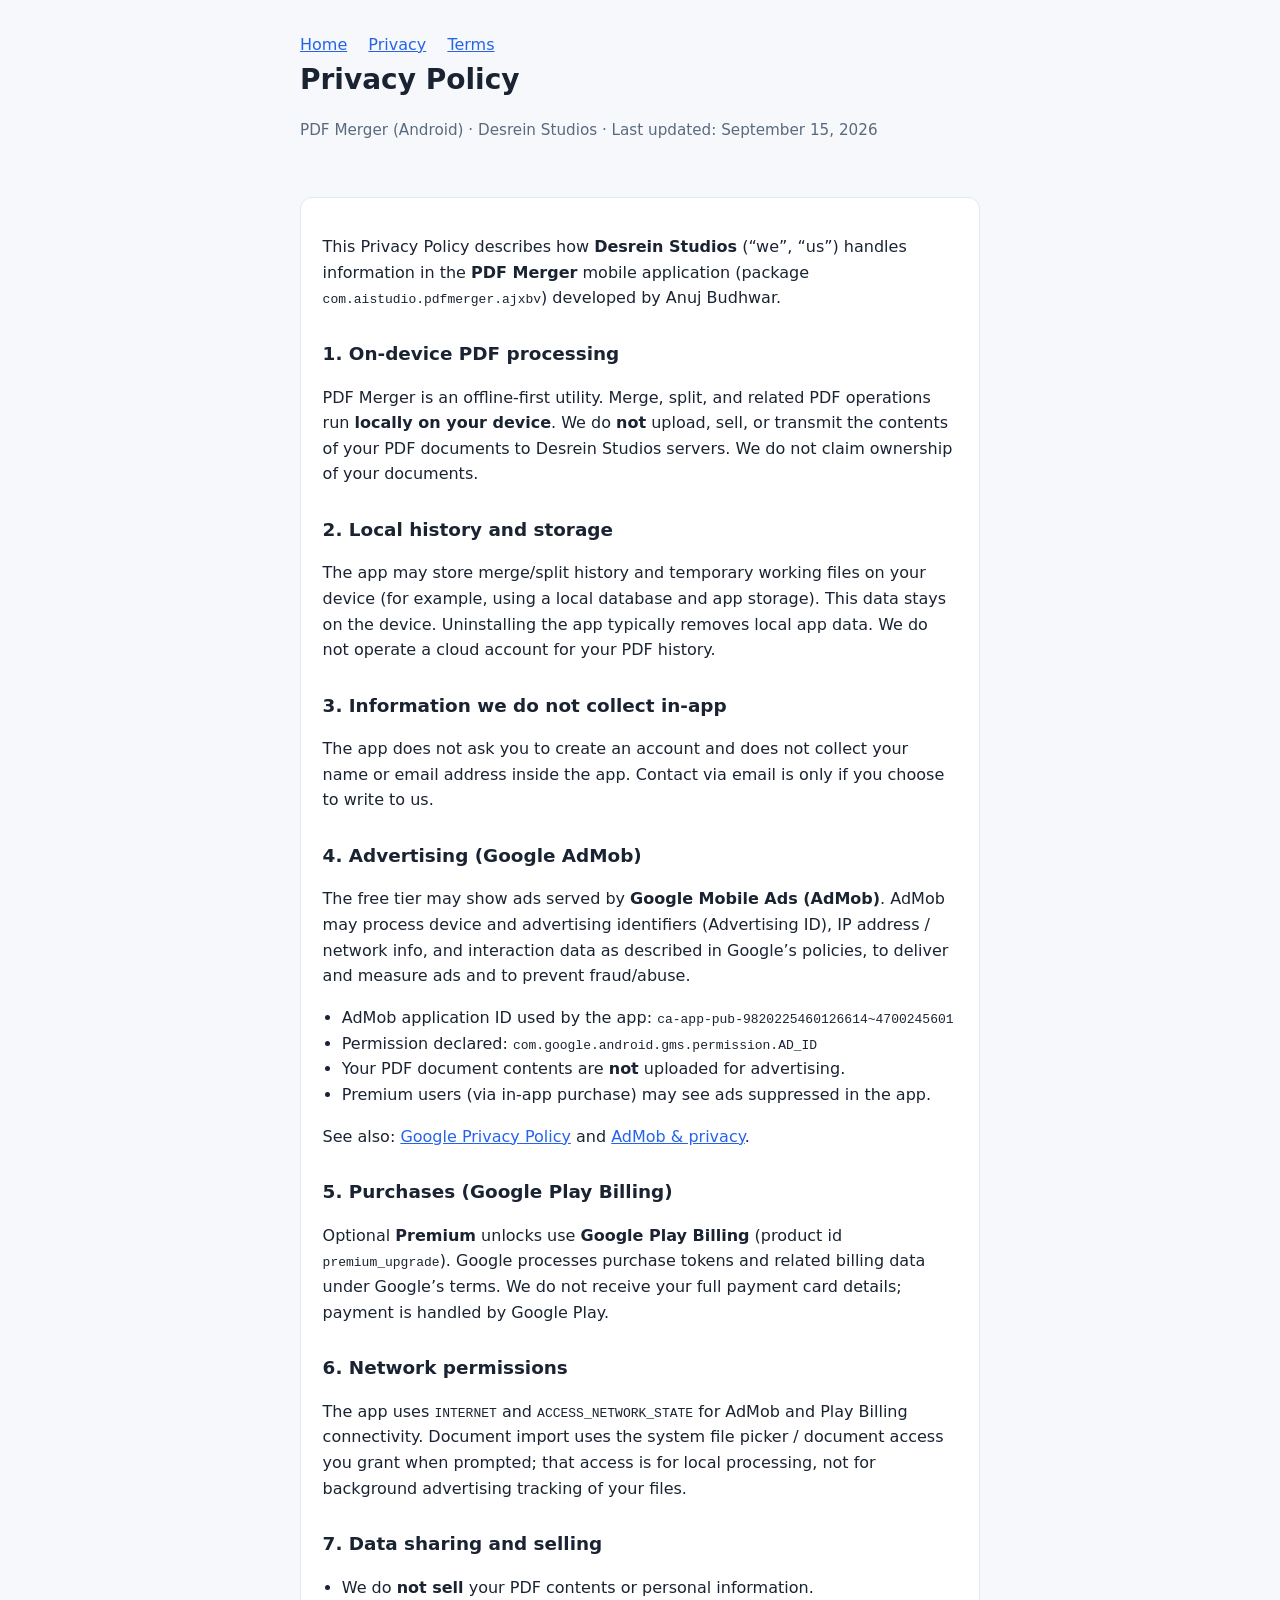
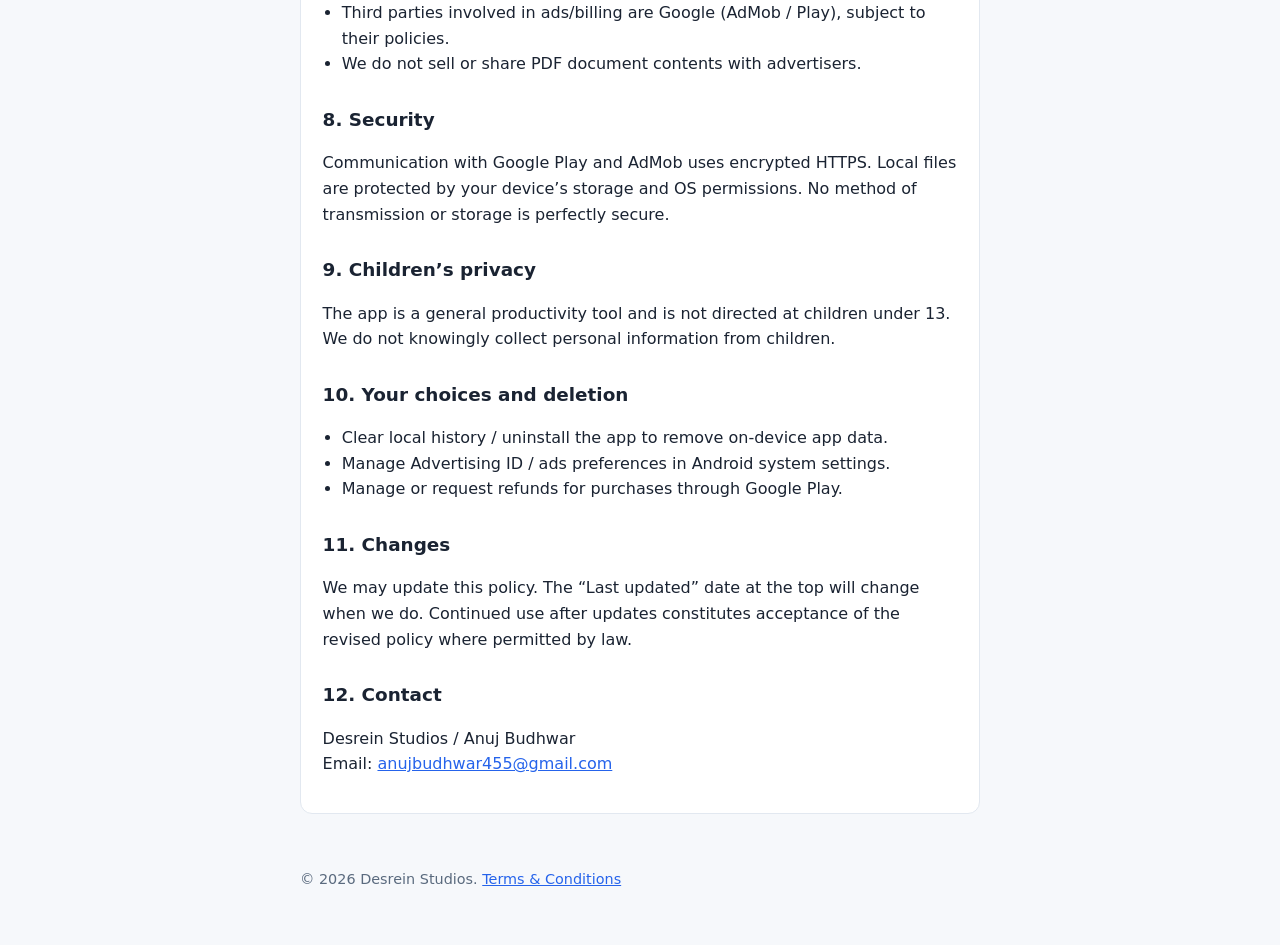
==== privacy-policy.html @ bb7e64d8 "Add PDF Merger GitHub Pages site (home, privacy, terms)" ====
<!DOCTYPE html>
<html lang="en">
<head>
  <meta charset="utf-8" />
  <meta name="viewport" content="width=device-width, initial-scale=1" />
  <title>Privacy Policy — PDF Merger | Desrein Studios</title>
  <meta name="description" content="Privacy Policy for PDF Merger by Desrein Studios. On-device PDF processing, AdMob, and Google Play Billing disclosure." />
  <style>
    :root { color-scheme: light dark; --bg:#0f1419; --card:#1a2332; --text:#e8eef7; --muted:#9aa8bc; --accent:#4f8cff; --border:#2a3648; }
    @media (prefers-color-scheme: light) {
      :root { --bg:#f6f8fb; --card:#fff; --text:#1a2332; --muted:#5a6a7e; --accent:#2563eb; --border:#e2e8f0; }
    }
    * { box-sizing: border-box; }
    body { margin:0; font-family: system-ui, -apple-system, Segoe UI, Roboto, sans-serif; background:var(--bg); color:var(--text); line-height:1.6; }
    header, main, footer { max-width:720px; margin:0 auto; padding:1.25rem 1.25rem; }
    header { padding-top:2rem; }
    h1 { font-size:1.75rem; margin:0 0 .35rem; }
    h2 { font-size:1.15rem; margin:1.75rem 0 .5rem; }
    .muted { color:var(--muted); font-size:.95rem; }
    .card { background:var(--card); border:1px solid var(--border); border-radius:12px; padding:1.25rem 1.35rem; }
    a { color:var(--accent); }
    ul { padding-left:1.2rem; }
    nav a { margin-right:1rem; }
    footer { color:var(--muted); font-size:.9rem; padding-bottom:2.5rem; }
  </style>
</head>
<body>
  <header>
    <nav>
      <a href="index.html">Home</a>
      <a href="privacy-policy.html">Privacy</a>
      <a href="terms-and-conditions.html">Terms</a>
    </nav>
    <h1>Privacy Policy</h1>
    <p class="muted">PDF Merger (Android) · Desrein Studios · Last updated: September 15, 2026</p>
  </header>
  <main>
    <div class="card">
      <p>
        This Privacy Policy describes how <strong>Desrein Studios</strong> (“we”, “us”) handles information in the
        <strong>PDF Merger</strong> mobile application (package
        <code>com.aistudio.pdfmerger.ajxbv</code>) developed by Anuj Budhwar.
      </p>

      <h2>1. On-device PDF processing</h2>
      <p>
        PDF Merger is an offline-first utility. Merge, split, and related PDF operations run
        <strong>locally on your device</strong>. We do <strong>not</strong> upload, sell, or transmit the contents of
        your PDF documents to Desrein Studios servers. We do not claim ownership of your documents.
      </p>

      <h2>2. Local history and storage</h2>
      <p>
        The app may store merge/split history and temporary working files on your device (for example, using a local
        database and app storage). This data stays on the device. Uninstalling the app typically removes local app
        data. We do not operate a cloud account for your PDF history.
      </p>

      <h2>3. Information we do not collect in-app</h2>
      <p>
        The app does not ask you to create an account and does not collect your name or email address inside the app.
        Contact via email is only if you choose to write to us.
      </p>

      <h2>4. Advertising (Google AdMob)</h2>
      <p>
        The free tier may show ads served by <strong>Google Mobile Ads (AdMob)</strong>. AdMob may process
        device and advertising identifiers (Advertising ID), IP address / network info, and interaction data as
        described in Google’s policies, to deliver and measure ads and to prevent fraud/abuse.
      </p>
      <ul>
        <li>AdMob application ID used by the app: <code>ca-app-pub-9820225460126614~4700245601</code></li>
        <li>Permission declared: <code>com.google.android.gms.permission.AD_ID</code></li>
        <li>Your PDF document contents are <strong>not</strong> uploaded for advertising.</li>
        <li>Premium users (via in-app purchase) may see ads suppressed in the app.</li>
      </ul>
      <p>
        See also:
        <a href="https://policies.google.com/privacy" rel="noopener noreferrer">Google Privacy Policy</a>
        and
        <a href="https://support.google.com/admob/answer/6128543" rel="noopener noreferrer">AdMob &amp; privacy</a>.
      </p>

      <h2>5. Purchases (Google Play Billing)</h2>
      <p>
        Optional <strong>Premium</strong> unlocks use <strong>Google Play Billing</strong> (product id
        <code>premium_upgrade</code>). Google processes purchase tokens and related billing data under Google’s terms.
        We do not receive your full payment card details; payment is handled by Google Play.
      </p>

      <h2>6. Network permissions</h2>
      <p>
        The app uses <code>INTERNET</code> and <code>ACCESS_NETWORK_STATE</code> for AdMob and Play Billing
        connectivity. Document import uses the system file picker / document access you grant when prompted;
        that access is for local processing, not for background advertising tracking of your files.
      </p>

      <h2>7. Data sharing and selling</h2>
      <ul>
        <li>We do <strong>not sell</strong> your PDF contents or personal information.</li>
        <li>Third parties involved in ads/billing are Google (AdMob / Play), subject to their policies.</li>
        <li>We do not sell or share PDF document contents with advertisers.</li>
      </ul>

      <h2>8. Security</h2>
      <p>
        Communication with Google Play and AdMob uses encrypted HTTPS. Local files are protected by your device’s
        storage and OS permissions. No method of transmission or storage is perfectly secure.
      </p>

      <h2>9. Children’s privacy</h2>
      <p>
        The app is a general productivity tool and is not directed at children under 13. We do not knowingly collect
        personal information from children.
      </p>

      <h2>10. Your choices and deletion</h2>
      <ul>
        <li>Clear local history / uninstall the app to remove on-device app data.</li>
        <li>Manage Advertising ID / ads preferences in Android system settings.</li>
        <li>Manage or request refunds for purchases through Google Play.</li>
      </ul>

      <h2>11. Changes</h2>
      <p>
        We may update this policy. The “Last updated” date at the top will change when we do. Continued use after
        updates constitutes acceptance of the revised policy where permitted by law.
      </p>

      <h2>12. Contact</h2>
      <p>
        Desrein Studios / Anuj Budhwar<br />
        Email: <a href="mailto:anujbudhwar455@gmail.com">anujbudhwar455@gmail.com</a>
      </p>
    </div>
  </main>
  <footer>
    <p>© 2026 Desrein Studios. <a href="terms-and-conditions.html">Terms &amp; Conditions</a></p>
  </footer>
</body>
</html>
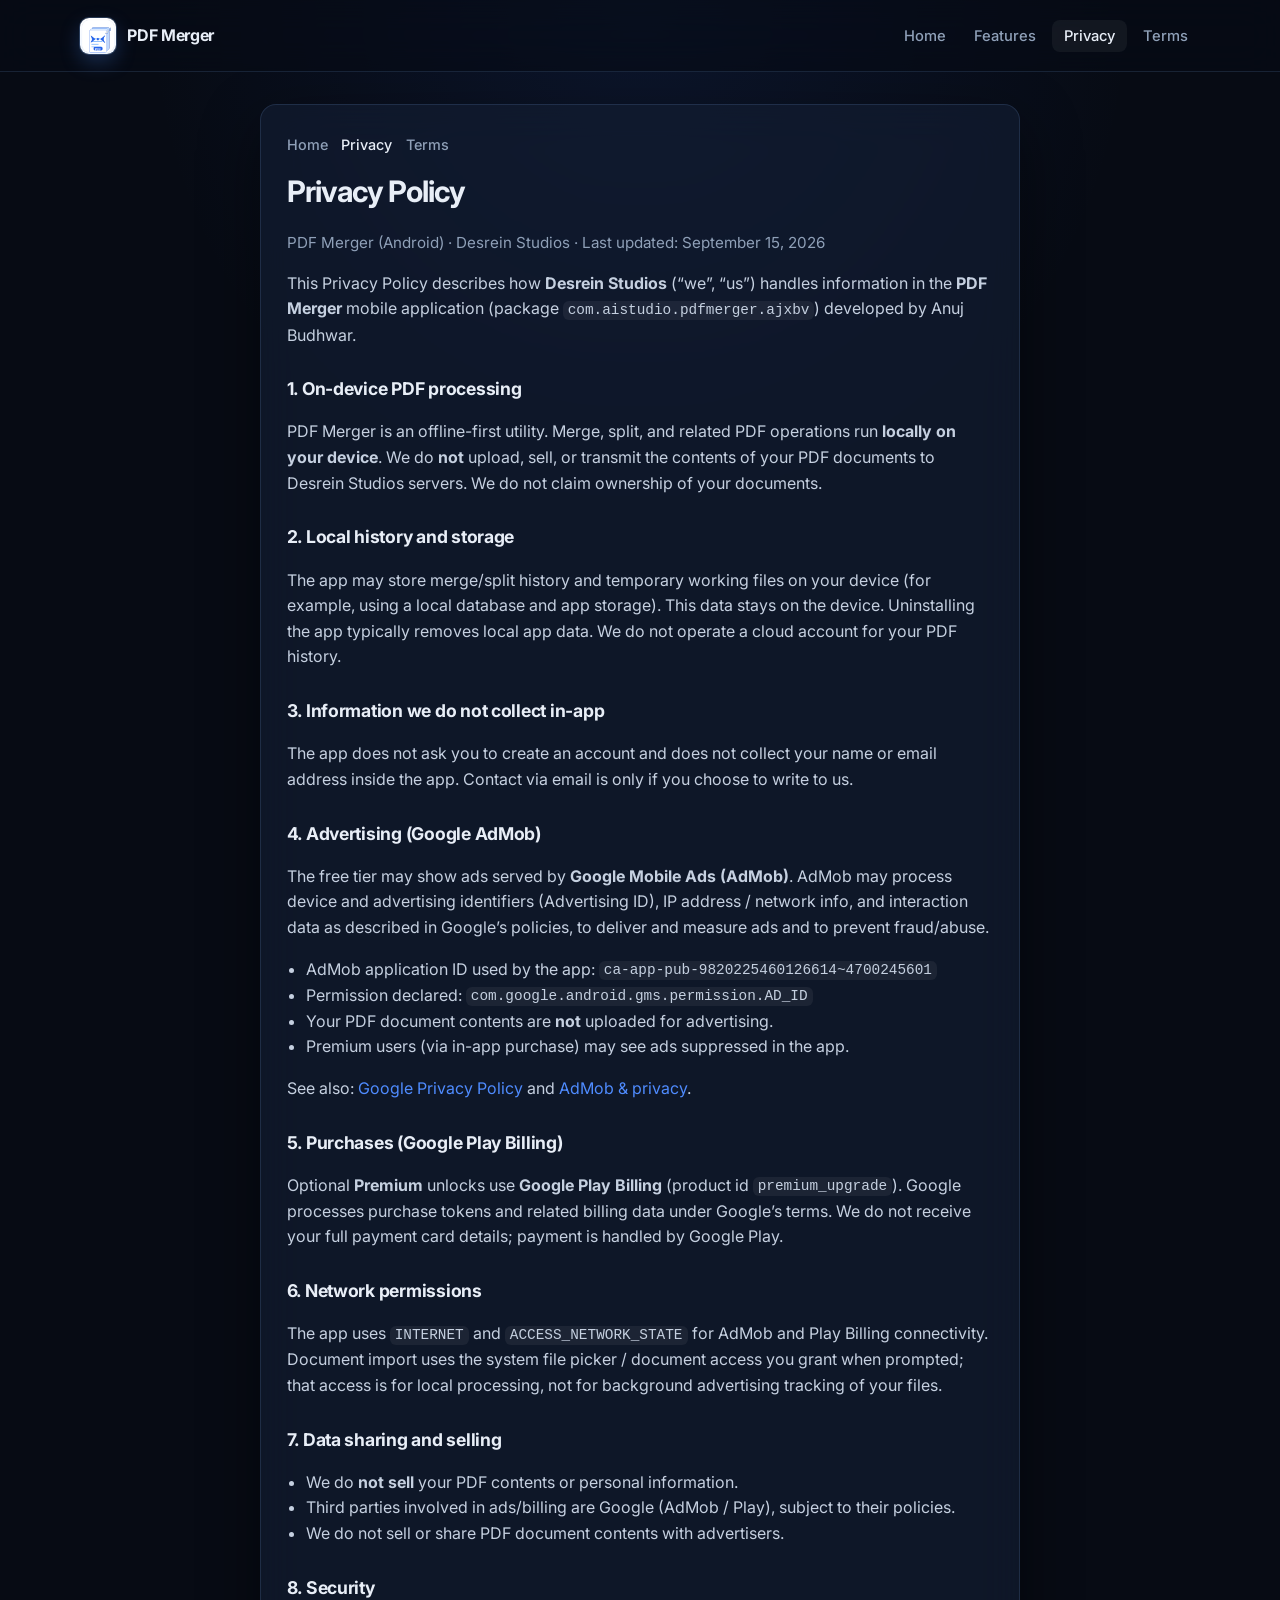
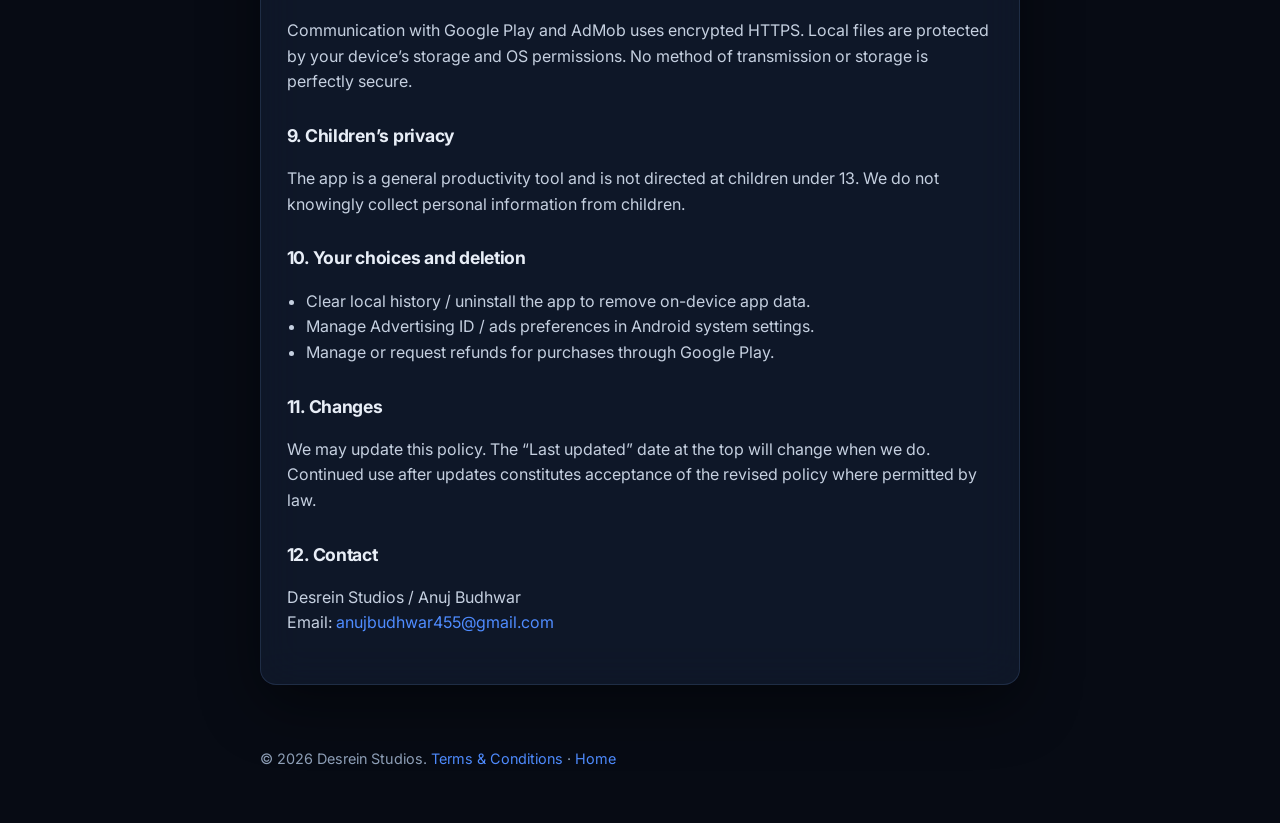
==== commit eb331af9: "Rebuild PDF Merger site as 3D marketing landing page Replace the plain legal home with a glassmorphi" ====
--- a/privacy-policy.html
+++ b/privacy-policy.html
@@ -5,37 +5,40 @@
   <meta name="viewport" content="width=device-width, initial-scale=1" />
   <title>Privacy Policy — PDF Merger | Desrein Studios</title>
   <meta name="description" content="Privacy Policy for PDF Merger by Desrein Studios. On-device PDF processing, AdMob, and Google Play Billing disclosure." />
-  <style>
-    :root { color-scheme: light dark; --bg:#0f1419; --card:#1a2332; --text:#e8eef7; --muted:#9aa8bc; --accent:#4f8cff; --border:#2a3648; }
-    @media (prefers-color-scheme: light) {
-      :root { --bg:#f6f8fb; --card:#fff; --text:#1a2332; --muted:#5a6a7e; --accent:#2563eb; --border:#e2e8f0; }
-    }
-    * { box-sizing: border-box; }
-    body { margin:0; font-family: system-ui, -apple-system, Segoe UI, Roboto, sans-serif; background:var(--bg); color:var(--text); line-height:1.6; }
-    header, main, footer { max-width:720px; margin:0 auto; padding:1.25rem 1.25rem; }
-    header { padding-top:2rem; }
-    h1 { font-size:1.75rem; margin:0 0 .35rem; }
-    h2 { font-size:1.15rem; margin:1.75rem 0 .5rem; }
-    .muted { color:var(--muted); font-size:.95rem; }
-    .card { background:var(--card); border:1px solid var(--border); border-radius:12px; padding:1.25rem 1.35rem; }
-    a { color:var(--accent); }
-    ul { padding-left:1.2rem; }
-    nav a { margin-right:1rem; }
-    footer { color:var(--muted); font-size:.9rem; padding-bottom:2.5rem; }
-  </style>
+  <meta name="theme-color" content="#070b14" />
+  <link rel="icon" type="image/png" href="assets/icon-512.png" />
+  <link rel="preconnect" href="https://fonts.googleapis.com" />
+  <link rel="preconnect" href="https://fonts.gstatic.com" crossorigin />
+  <link href="https://fonts.googleapis.com/css2?family=Inter:wght@400;500;600;700;800&display=swap" rel="stylesheet" />
+  <link rel="stylesheet" href="styles.css" />
 </head>
-<body>
-  <header>
-    <nav>
-      <a href="index.html">Home</a>
-      <a href="privacy-policy.html">Privacy</a>
-      <a href="terms-and-conditions.html">Terms</a>
-    </nav>
-    <h1>Privacy Policy</h1>
-    <p class="muted">PDF Merger (Android) · Desrein Studios · Last updated: September 15, 2026</p>
-  </header>
-  <main>
-    <div class="card">
+<body class="legal">
+  <nav class="site-nav" aria-label="Primary">
+    <div class="inner">
+      <a class="brand" href="index.html">
+        <img src="assets/icon-512.png" width="36" height="36" alt="" />
+        PDF Merger
+      </a>
+      <button class="nav-toggle" type="button" aria-expanded="false" aria-controls="nav-menu">Menu</button>
+      <ul class="nav-links" id="nav-menu">
+        <li><a href="index.html">Home</a></li>
+        <li><a href="index.html#features">Features</a></li>
+        <li><a href="privacy-policy.html" class="active">Privacy</a></li>
+        <li><a href="terms-and-conditions.html">Terms</a></li>
+      </ul>
+    </div>
+  </nav>
+
+  <div class="legal-wrap">
+    <article class="legal-card glass">
+      <nav class="legal-nav" aria-label="Legal">
+        <a href="index.html">Home</a>
+        <a href="privacy-policy.html" class="active">Privacy</a>
+        <a href="terms-and-conditions.html">Terms</a>
+      </nav>
+      <h1>Privacy Policy</h1>
+      <p class="muted">PDF Merger (Android) · Desrein Studios · Last updated: September 15, 2026</p>
+
       <p>
         This Privacy Policy describes how <strong>Desrein Studios</strong> (“we”, “us”) handles information in the
         <strong>PDF Merger</strong> mobile application (package
@@ -132,10 +135,13 @@
         Desrein Studios / Anuj Budhwar<br />
         Email: <a href="mailto:anujbudhwar455@gmail.com">anujbudhwar455@gmail.com</a>
       </p>
-    </div>
-  </main>
-  <footer>
-    <p>© 2026 Desrein Studios. <a href="terms-and-conditions.html">Terms &amp; Conditions</a></p>
+    </article>
+  </div>
+
+  <footer class="legal-footer">
+    <p>© 2026 Desrein Studios. <a href="terms-and-conditions.html">Terms &amp; Conditions</a> · <a href="index.html">Home</a></p>
   </footer>
+
+  <script src="main.js" defer></script>
 </body>
 </html>
--- a/styles.css
+++ b/styles.css
@@ -0,0 +1,582 @@
+/* PDF Merger — Desrein Studios marketing site */
+:root {
+  --bg: #070b14;
+  --bg-elevated: #0d1524;
+  --surface: rgba(18, 28, 48, 0.72);
+  --surface-solid: #121c30;
+  --border: rgba(120, 160, 220, 0.16);
+  --border-strong: rgba(120, 160, 220, 0.28);
+  --text: #e8eef7;
+  --muted: #8fa0b8;
+  --accent: #4f8cff;
+  --accent-soft: rgba(79, 140, 255, 0.18);
+  --accent-glow: rgba(79, 140, 255, 0.45);
+  --success: #3dd68c;
+  --radius: 16px;
+  --radius-sm: 12px;
+  --shadow: 0 20px 60px rgba(0, 0, 0, 0.45);
+  --font: "Inter", system-ui, -apple-system, "Segoe UI", Roboto, sans-serif;
+  --max: 1120px;
+  --nav-h: 72px;
+}
+
+*, *::before, *::after { box-sizing: border-box; }
+html { scroll-behavior: smooth; }
+@media (prefers-reduced-motion: reduce) {
+  html { scroll-behavior: auto; }
+}
+
+body {
+  margin: 0;
+  font-family: var(--font);
+  background: var(--bg);
+  color: var(--text);
+  line-height: 1.6;
+  min-height: 100vh;
+  overflow-x: hidden;
+  -webkit-font-smoothing: antialiased;
+}
+
+img { max-width: 100%; height: auto; display: block; }
+a { color: var(--accent); text-decoration: none; }
+a:hover { text-decoration: underline; }
+code {
+  font-family: ui-monospace, SFMono-Regular, Menlo, Consolas, monospace;
+  font-size: 0.9em;
+  background: rgba(255,255,255,0.06);
+  padding: 0.1em 0.35em;
+  border-radius: 6px;
+}
+
+/* Canvas background */
+#webgl-bg {
+  position: fixed;
+  inset: 0;
+  z-index: 0;
+  pointer-events: none;
+  background:
+    radial-gradient(ellipse 80% 60% at 70% 20%, rgba(40, 80, 180, 0.22), transparent 55%),
+    radial-gradient(ellipse 60% 50% at 15% 80%, rgba(20, 50, 120, 0.18), transparent 50%),
+    linear-gradient(180deg, #070b14 0%, #0a1220 50%, #070b14 100%);
+}
+#webgl-bg canvas {
+  display: block;
+  width: 100%;
+  height: 100%;
+}
+
+.page {
+  position: relative;
+  z-index: 1;
+}
+
+/* Nav */
+.site-nav {
+  position: sticky;
+  top: 0;
+  z-index: 50;
+  height: var(--nav-h);
+  display: flex;
+  align-items: center;
+  backdrop-filter: blur(18px) saturate(1.2);
+  -webkit-backdrop-filter: blur(18px) saturate(1.2);
+  background: rgba(7, 11, 20, 0.65);
+  border-bottom: 1px solid var(--border);
+}
+.site-nav .inner {
+  width: min(var(--max), calc(100% - 2rem));
+  margin: 0 auto;
+  display: flex;
+  align-items: center;
+  justify-content: space-between;
+  gap: 1rem;
+}
+.brand {
+  display: flex;
+  align-items: center;
+  gap: 0.7rem;
+  color: var(--text);
+  text-decoration: none;
+  font-weight: 700;
+  letter-spacing: -0.02em;
+}
+.brand:hover { text-decoration: none; }
+.brand img {
+  width: 36px;
+  height: 36px;
+  border-radius: 9px;
+  box-shadow: 0 0 0 1px var(--border-strong), 0 8px 20px rgba(79,140,255,0.25);
+}
+.nav-links {
+  display: flex;
+  align-items: center;
+  gap: 0.25rem;
+  list-style: none;
+  margin: 0;
+  padding: 0;
+}
+.nav-links a {
+  color: var(--muted);
+  font-size: 0.92rem;
+  font-weight: 500;
+  padding: 0.45rem 0.75rem;
+  border-radius: 8px;
+  text-decoration: none;
+  transition: color 0.15s, background 0.15s;
+}
+.nav-links a:hover,
+.nav-links a.active {
+  color: var(--text);
+  background: rgba(255,255,255,0.05);
+  text-decoration: none;
+}
+.nav-cta {
+  display: inline-flex;
+  align-items: center;
+  gap: 0.4rem;
+  margin-left: 0.5rem;
+  padding: 0.5rem 1rem !important;
+  background: var(--accent-soft) !important;
+  color: #b8d4ff !important;
+  border: 1px solid rgba(79,140,255,0.35);
+  border-radius: 999px !important;
+}
+.nav-cta:hover {
+  background: rgba(79,140,255,0.28) !important;
+  color: #fff !important;
+}
+.nav-toggle {
+  display: none;
+  background: transparent;
+  border: 1px solid var(--border);
+  color: var(--text);
+  border-radius: 8px;
+  padding: 0.4rem 0.65rem;
+  cursor: pointer;
+  font-size: 0.85rem;
+}
+
+@media (max-width: 720px) {
+  .nav-toggle { display: inline-flex; }
+  .nav-links {
+    display: none;
+    position: absolute;
+    top: var(--nav-h);
+    left: 0;
+    right: 0;
+    flex-direction: column;
+    align-items: stretch;
+    padding: 0.75rem 1rem 1rem;
+    background: rgba(10, 16, 28, 0.96);
+    border-bottom: 1px solid var(--border);
+    gap: 0.15rem;
+  }
+  .nav-links.open { display: flex; }
+  .nav-cta { margin-left: 0; justify-content: center; }
+}
+
+/* Hero */
+.hero {
+  min-height: calc(100vh - var(--nav-h));
+  display: flex;
+  align-items: center;
+  padding: 3rem 0 4rem;
+}
+.hero .inner {
+  width: min(var(--max), calc(100% - 2rem));
+  margin: 0 auto;
+  display: grid;
+  grid-template-columns: 1.1fr 0.9fr;
+  gap: 2.5rem;
+  align-items: center;
+}
+.glass {
+  background: var(--surface);
+  backdrop-filter: blur(20px) saturate(1.25);
+  -webkit-backdrop-filter: blur(20px) saturate(1.25);
+  border: 1px solid var(--border);
+  border-radius: var(--radius);
+  box-shadow: var(--shadow);
+}
+.hero-panel {
+  padding: 2rem 2rem 2.1rem;
+}
+.eyebrow {
+  display: inline-flex;
+  align-items: center;
+  gap: 0.45rem;
+  font-size: 0.78rem;
+  font-weight: 600;
+  letter-spacing: 0.06em;
+  text-transform: uppercase;
+  color: #9ec0ff;
+  background: var(--accent-soft);
+  border: 1px solid rgba(79,140,255,0.3);
+  padding: 0.35rem 0.7rem;
+  border-radius: 999px;
+  margin-bottom: 1.1rem;
+}
+.hero h1 {
+  margin: 0 0 0.75rem;
+  font-size: clamp(2.1rem, 4.5vw, 3.15rem);
+  line-height: 1.12;
+  letter-spacing: -0.035em;
+  font-weight: 800;
+}
+.hero h1 span {
+  background: linear-gradient(120deg, #8eb6ff 0%, #4f8cff 45%, #7aa8ff 100%);
+  -webkit-background-clip: text;
+  background-clip: text;
+  color: transparent;
+}
+.tagline {
+  margin: 0 0 1.35rem;
+  color: var(--muted);
+  font-size: 1.05rem;
+  max-width: 36rem;
+}
+.feature-bullets {
+  list-style: none;
+  margin: 0 0 1.6rem;
+  padding: 0;
+  display: grid;
+  grid-template-columns: 1fr 1fr;
+  gap: 0.55rem 1rem;
+}
+.feature-bullets li {
+  display: flex;
+  align-items: center;
+  gap: 0.55rem;
+  font-size: 0.95rem;
+  font-weight: 500;
+  color: var(--text);
+}
+.bullet-dot {
+  width: 8px;
+  height: 8px;
+  border-radius: 50%;
+  background: var(--accent);
+  box-shadow: 0 0 12px var(--accent-glow);
+  flex-shrink: 0;
+}
+.cta-row {
+  display: flex;
+  flex-wrap: wrap;
+  gap: 0.75rem;
+  align-items: center;
+}
+.btn {
+  display: inline-flex;
+  align-items: center;
+  justify-content: center;
+  gap: 0.45rem;
+  padding: 0.75rem 1.25rem;
+  border-radius: 999px;
+  font-weight: 600;
+  font-size: 0.95rem;
+  border: 1px solid transparent;
+  cursor: pointer;
+  text-decoration: none;
+  transition: transform 0.15s, background 0.15s, border-color 0.15s, box-shadow 0.15s;
+}
+.btn:hover { text-decoration: none; transform: translateY(-1px); }
+.btn-primary {
+  background: linear-gradient(135deg, #4f8cff, #3a6fe0);
+  color: #fff;
+  box-shadow: 0 10px 28px rgba(79,140,255,0.35);
+}
+.btn-primary:hover {
+  box-shadow: 0 14px 32px rgba(79,140,255,0.45);
+}
+.btn-ghost {
+  background: rgba(255,255,255,0.04);
+  border-color: var(--border-strong);
+  color: var(--text);
+}
+.btn-ghost:hover {
+  background: rgba(255,255,255,0.08);
+  border-color: rgba(120,160,220,0.4);
+}
+.cta-note {
+  width: 100%;
+  margin: 0.35rem 0 0;
+  font-size: 0.8rem;
+  color: var(--muted);
+}
+
+.hero-visual {
+  position: relative;
+  min-height: 320px;
+  display: flex;
+  align-items: center;
+  justify-content: center;
+}
+.hero-visual .feature-shot {
+  width: min(100%, 480px);
+  border-radius: 18px;
+  border: 1px solid var(--border-strong);
+  box-shadow: var(--shadow), 0 0 60px rgba(79,140,255,0.12);
+  overflow: hidden;
+  background: var(--surface-solid);
+}
+.hero-visual .feature-shot img {
+  width: 100%;
+  display: block;
+}
+.float-badge {
+  position: absolute;
+  bottom: 12%;
+  left: 4%;
+  padding: 0.65rem 0.9rem;
+  font-size: 0.82rem;
+  font-weight: 600;
+  border-radius: 12px;
+  background: rgba(12, 20, 36, 0.85);
+  border: 1px solid var(--border);
+  backdrop-filter: blur(12px);
+  box-shadow: 0 12px 30px rgba(0,0,0,0.35);
+}
+.float-badge strong { color: var(--success); display: block; font-size: 0.72rem; letter-spacing: 0.04em; text-transform: uppercase; }
+
+@media (max-width: 900px) {
+  .hero .inner { grid-template-columns: 1fr; }
+  .hero-visual { order: -1; min-height: auto; }
+  .feature-bullets { grid-template-columns: 1fr; }
+  .hero { min-height: auto; padding-top: 2rem; }
+}
+
+/* Sections */
+section {
+  padding: 4.5rem 0;
+}
+.section-inner {
+  width: min(var(--max), calc(100% - 2rem));
+  margin: 0 auto;
+}
+.section-head {
+  max-width: 36rem;
+  margin-bottom: 2.25rem;
+}
+.section-head h2 {
+  margin: 0 0 0.55rem;
+  font-size: clamp(1.6rem, 3vw, 2.1rem);
+  letter-spacing: -0.03em;
+  font-weight: 760;
+}
+.section-head p {
+  margin: 0;
+  color: var(--muted);
+}
+
+.features-grid {
+  display: grid;
+  grid-template-columns: repeat(3, 1fr);
+  gap: 1rem;
+}
+.feature-card {
+  padding: 1.4rem 1.35rem 1.5rem;
+  border-radius: var(--radius);
+  background: var(--surface);
+  border: 1px solid var(--border);
+  backdrop-filter: blur(14px);
+  transition: border-color 0.2s, transform 0.2s;
+}
+.feature-card:hover {
+  border-color: var(--border-strong);
+  transform: translateY(-2px);
+}
+.feature-icon {
+  width: 42px;
+  height: 42px;
+  border-radius: 12px;
+  display: grid;
+  place-items: center;
+  background: var(--accent-soft);
+  border: 1px solid rgba(79,140,255,0.28);
+  margin-bottom: 1rem;
+  font-size: 1.15rem;
+}
+.feature-card h3 {
+  margin: 0 0 0.4rem;
+  font-size: 1.05rem;
+  letter-spacing: -0.02em;
+}
+.feature-card p {
+  margin: 0;
+  color: var(--muted);
+  font-size: 0.92rem;
+}
+
+@media (max-width: 860px) {
+  .features-grid { grid-template-columns: 1fr; }
+}
+
+/* Screenshots */
+.shots-grid {
+  display: grid;
+  grid-template-columns: 1.2fr 1fr 1fr;
+  gap: 1rem;
+  align-items: stretch;
+}
+.shot {
+  border-radius: var(--radius);
+  overflow: hidden;
+  border: 1px solid var(--border);
+  background: var(--surface-solid);
+  box-shadow: 0 16px 40px rgba(0,0,0,0.3);
+}
+.shot img { width: 100%; height: 100%; object-fit: cover; }
+.shot.wide { grid-row: span 1; }
+
+@media (max-width: 800px) {
+  .shots-grid { grid-template-columns: 1fr; }
+}
+
+/* Premium strip */
+.premium {
+  padding: 0 0 4.5rem;
+}
+.premium-card {
+  padding: 1.75rem 1.75rem;
+  display: flex;
+  flex-wrap: wrap;
+  align-items: center;
+  justify-content: space-between;
+  gap: 1.25rem;
+}
+.premium-card h2 {
+  margin: 0 0 0.35rem;
+  font-size: 1.35rem;
+  letter-spacing: -0.02em;
+}
+.premium-card p {
+  margin: 0;
+  color: var(--muted);
+  max-width: 34rem;
+  font-size: 0.95rem;
+}
+.price-pill {
+  display: inline-flex;
+  align-items: center;
+  gap: 0.5rem;
+  padding: 0.55rem 0.9rem;
+  border-radius: 999px;
+  background: rgba(255,255,255,0.05);
+  border: 1px solid var(--border);
+  font-weight: 600;
+  white-space: nowrap;
+}
+.price-pill em {
+  font-style: normal;
+  color: #9ec0ff;
+}
+
+/* Footer */
+.site-footer {
+  border-top: 1px solid var(--border);
+  padding: 2.5rem 0 2rem;
+  background: rgba(5, 8, 14, 0.55);
+  backdrop-filter: blur(12px);
+}
+.footer-inner {
+  width: min(var(--max), calc(100% - 2rem));
+  margin: 0 auto;
+  display: flex;
+  flex-wrap: wrap;
+  gap: 1.5rem;
+  justify-content: space-between;
+  align-items: flex-start;
+}
+.footer-brand {
+  display: flex;
+  gap: 0.75rem;
+  align-items: center;
+}
+.footer-brand img {
+  width: 40px;
+  height: 40px;
+  border-radius: 10px;
+}
+.footer-brand strong { display: block; }
+.footer-brand span { color: var(--muted); font-size: 0.88rem; }
+.footer-links {
+  display: flex;
+  flex-wrap: wrap;
+  gap: 0.85rem 1.25rem;
+  align-items: center;
+}
+.footer-links a {
+  color: var(--muted);
+  font-size: 0.9rem;
+}
+.footer-links a:hover { color: var(--text); }
+.footer-meta {
+  width: 100%;
+  margin-top: 0.5rem;
+  padding-top: 1.25rem;
+  border-top: 1px solid var(--border);
+  color: var(--muted);
+  font-size: 0.85rem;
+  display: flex;
+  flex-wrap: wrap;
+  gap: 0.5rem 1.25rem;
+  justify-content: space-between;
+}
+
+/* Legal pages */
+body.legal {
+  background:
+    radial-gradient(ellipse 70% 40% at 50% 0%, rgba(40, 80, 180, 0.15), transparent 55%),
+    var(--bg);
+}
+.legal-wrap {
+  width: min(760px, calc(100% - 2rem));
+  margin: 0 auto;
+  padding: 2rem 0 3rem;
+}
+.legal-card {
+  padding: 1.75rem 1.6rem 2rem;
+}
+.legal-card h1 {
+  margin: 0.75rem 0 0.25rem;
+  font-size: 1.85rem;
+  letter-spacing: -0.03em;
+}
+.legal-card .muted { color: var(--muted); font-size: 0.95rem; }
+.legal-card h2 {
+  font-size: 1.1rem;
+  margin: 1.7rem 0 0.45rem;
+  letter-spacing: -0.015em;
+}
+.legal-card p, .legal-card li { color: #c5d0e0; }
+.legal-card ul { padding-left: 1.2rem; }
+.legal-nav {
+  display: flex;
+  flex-wrap: wrap;
+  gap: 0.35rem 0.85rem;
+  margin-bottom: 0.5rem;
+}
+.legal-nav a {
+  color: var(--muted);
+  font-size: 0.9rem;
+  font-weight: 500;
+}
+.legal-nav a:hover, .legal-nav a.active { color: var(--text); }
+.legal-footer {
+  width: min(760px, calc(100% - 2rem));
+  margin: 0 auto;
+  padding: 0 0 2.5rem;
+  color: var(--muted);
+  font-size: 0.9rem;
+}
+
+.sr-only {
+  position: absolute;
+  width: 1px;
+  height: 1px;
+  padding: 0;
+  margin: -1px;
+  overflow: hidden;
+  clip: rect(0,0,0,0);
+  border: 0;
+}
